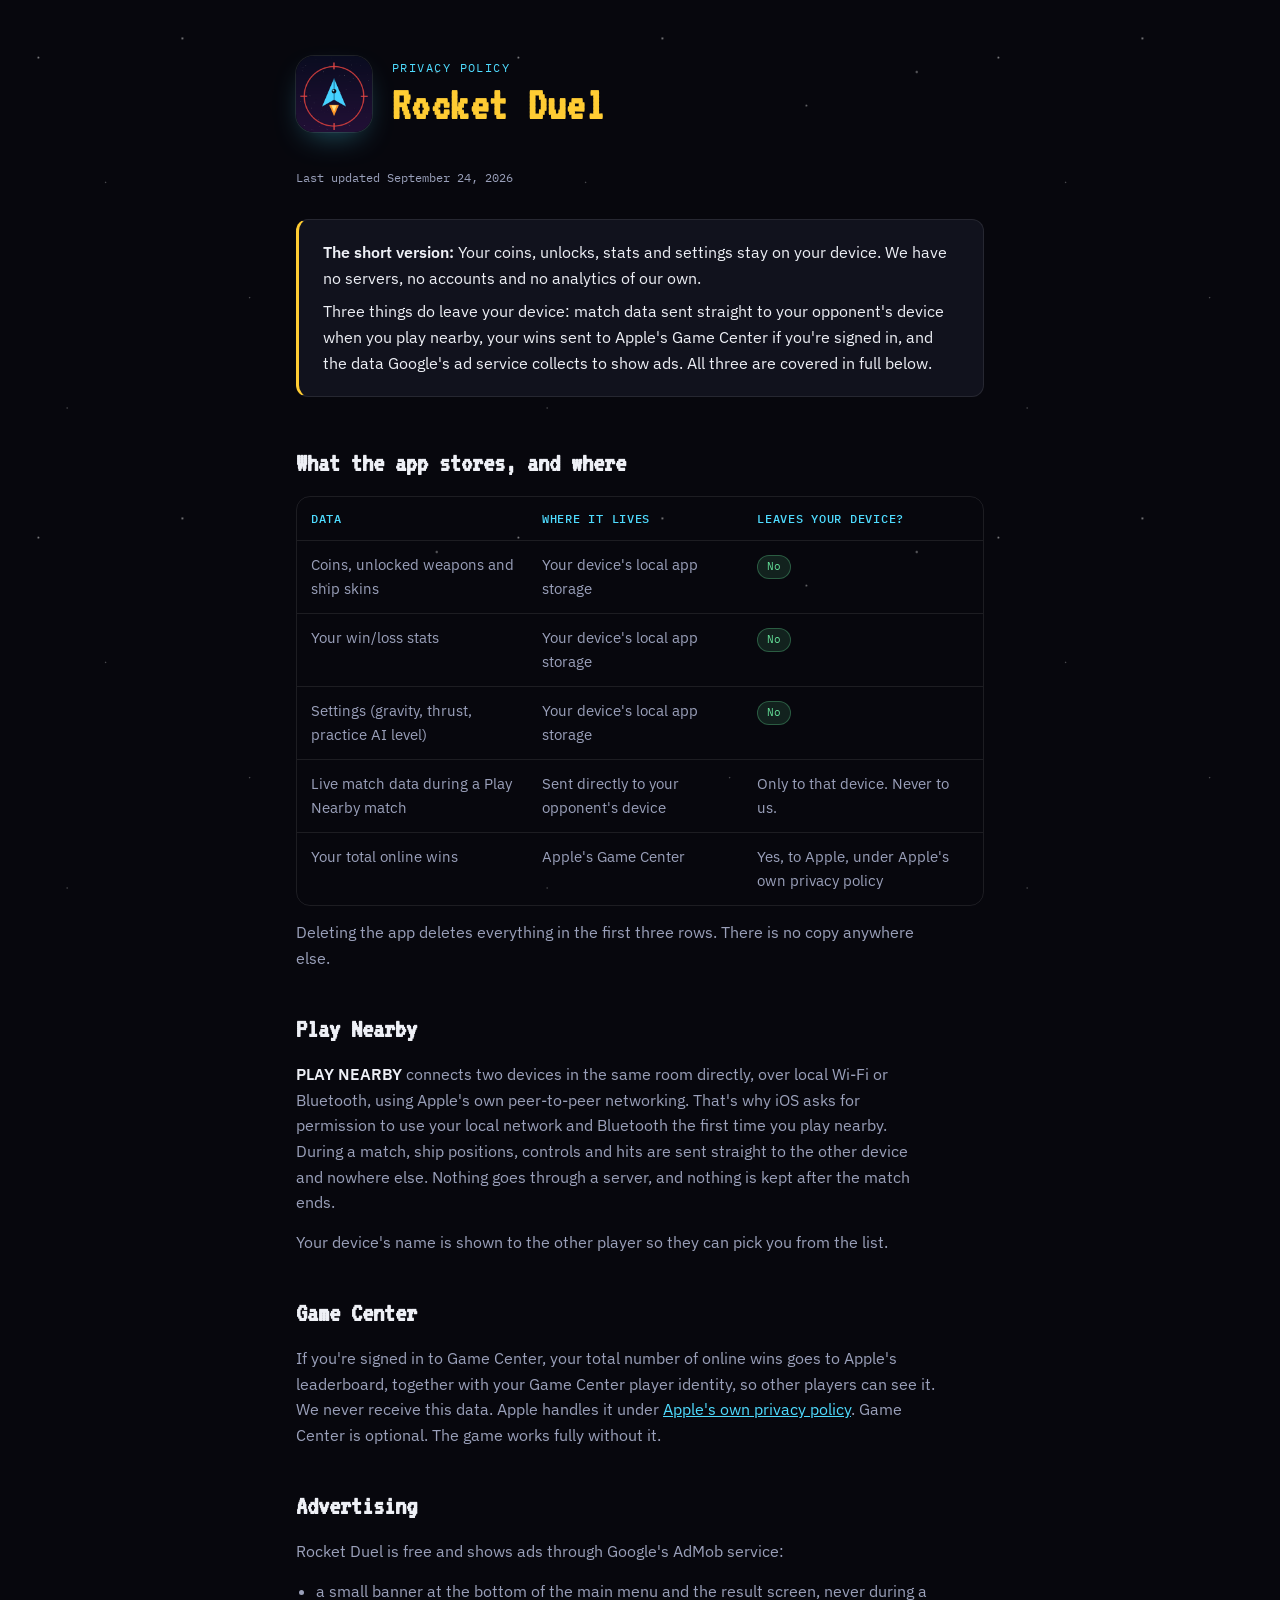
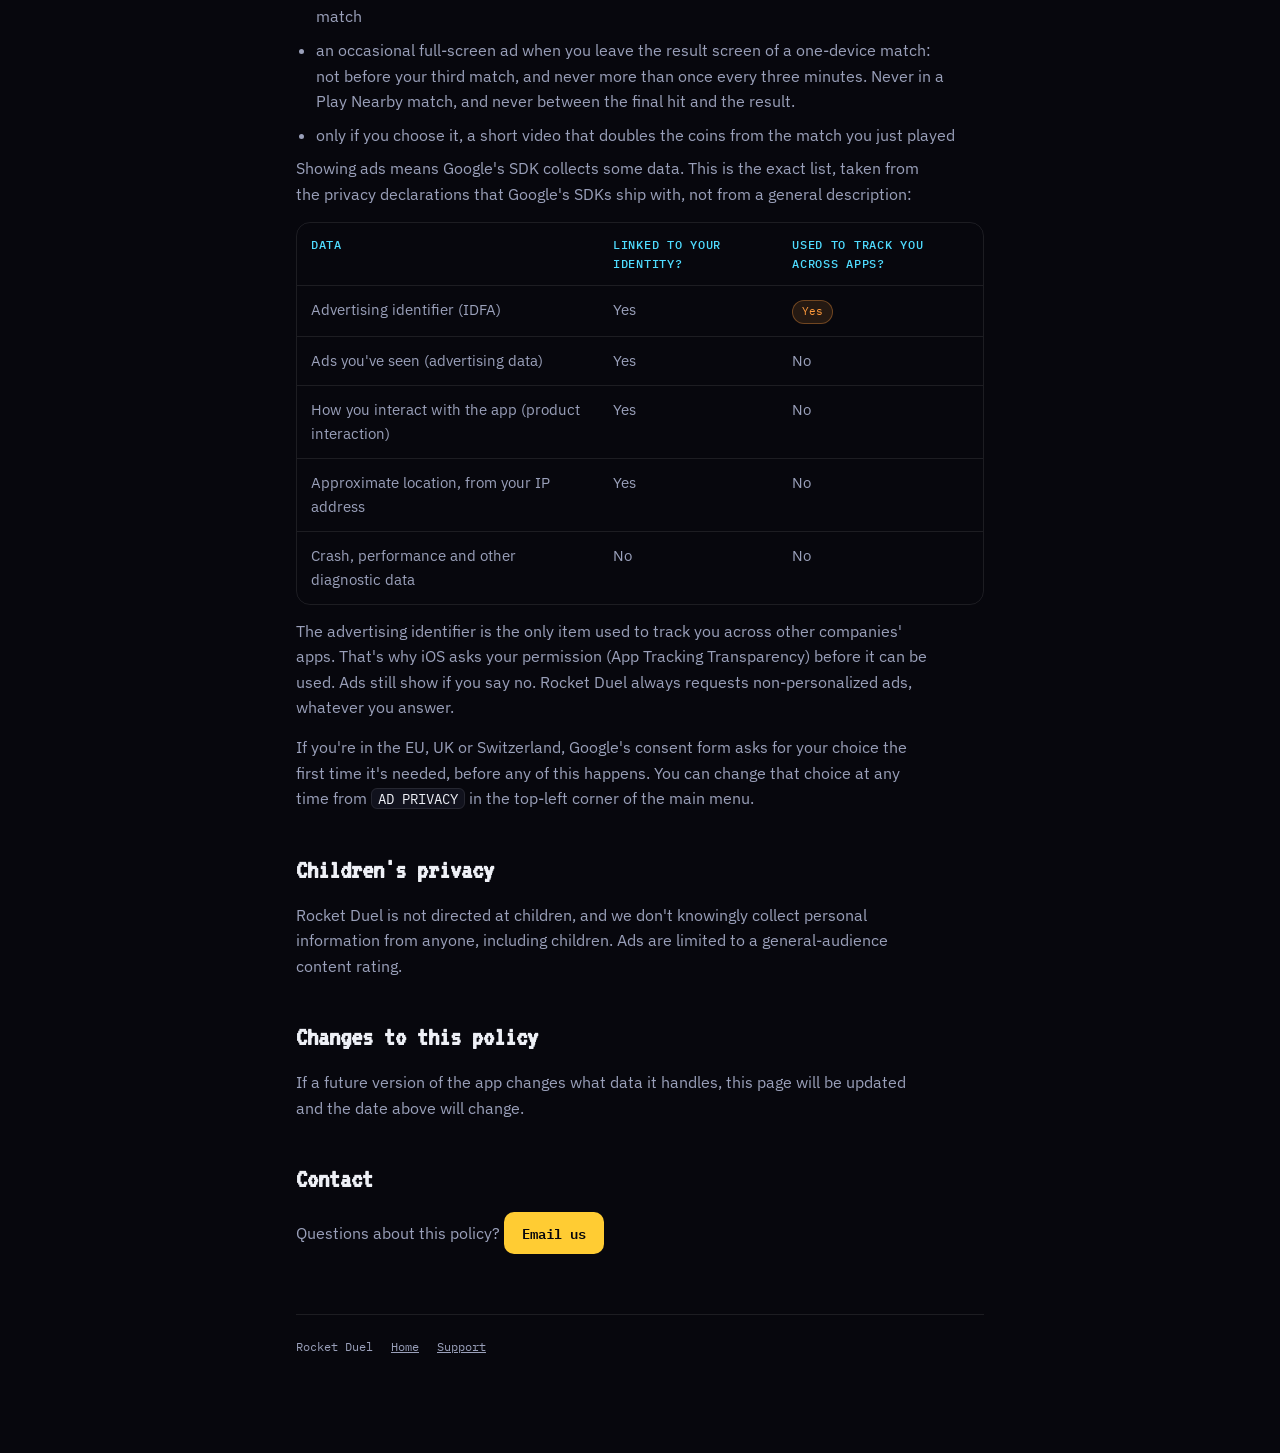
==== privacy.html @ 31476091 "Rocket Duel landing, support and privacy pages" ====
<!doctype html>
<html lang="en">
<head>
<meta charset="utf-8">
<meta name="viewport" content="width=device-width, initial-scale=1">
<title>Rocket Duel Privacy</title>
<meta name="description" content="Privacy policy for Rocket Duel, the 1v1 rocket dogfight game for iPhone and iPad.">
<link rel="icon" href="img/icon.png">
<link rel="stylesheet" href="https://fonts.googleapis.com/css2?family=VT323&family=IBM+Plex+Sans:wght@400;500;600&family=IBM+Plex+Mono:wght@500&display=swap">
<link rel="stylesheet" href="style.css">
</head>
<body>
<div class="starfield"></div>
<div class="page">
  <header>
    <img src="img/icon.png" alt="Rocket Duel app icon">
    <div>
      <p class="kicker">Privacy Policy</p>
      <h1>Rocket Duel</h1>
    </div>
  </header>

  <p class="updated">Last updated September 24, 2026</p>

  <div class="summary">
    <p><strong>The short version:</strong> Your coins, unlocks, stats and settings stay on your device. We have no servers, no accounts and no analytics of our own.</p>
    <p>Three things do leave your device: match data sent straight to your opponent's device when you play nearby, your wins sent to Apple's Game Center if you're signed in, and the data Google's ad service collects to show ads. All three are covered in full below.</p>
  </div>

  <section>
    <h2>What the app stores, and where</h2>
    <div class="tbl-wrap">
      <table>
        <tr><th>Data</th><th>Where it lives</th><th>Leaves your device?</th></tr>
        <tr><td>Coins, unlocked weapons and ship skins</td><td>Your device's local app storage</td><td><span class="pill">No</span></td></tr>
        <tr><td>Your win/loss stats</td><td>Your device's local app storage</td><td><span class="pill">No</span></td></tr>
        <tr><td>Settings (gravity, thrust, practice AI level)</td><td>Your device's local app storage</td><td><span class="pill">No</span></td></tr>
        <tr><td>Live match data during a Play Nearby match</td><td>Sent directly to your opponent's device</td><td>Only to that device. Never to us.</td></tr>
        <tr><td>Your total online wins</td><td>Apple's Game Center</td><td>Yes, to Apple, under Apple's own privacy policy</td></tr>
      </table>
    </div>
    <p>Deleting the app deletes everything in the first three rows. There is no copy anywhere else.</p>
  </section>

  <section>
    <h2>Play Nearby</h2>
    <p><strong>PLAY NEARBY</strong> connects two devices in the same room directly, over local Wi-Fi or Bluetooth, using Apple's own peer-to-peer networking. That's why iOS asks for permission to use your local network and Bluetooth the first time you play nearby. During a match, ship positions, controls and hits are sent straight to the other device and nowhere else. Nothing goes through a server, and nothing is kept after the match ends.</p>
    <p>Your device's name is shown to the other player so they can pick you from the list.</p>
  </section>

  <section>
    <h2>Game Center</h2>
    <p>If you're signed in to Game Center, your total number of online wins goes to Apple's leaderboard, together with your Game Center player identity, so other players can see it. We never receive this data. Apple handles it under <a class="textlink" href="https://www.apple.com/legal/privacy/">Apple's own privacy policy</a>. Game Center is optional. The game works fully without it.</p>
  </section>

  <section>
    <h2>Advertising</h2>
    <p>Rocket Duel is free and shows ads through Google's AdMob service:</p>
    <ul>
      <li>a small banner at the bottom of the main menu and the result screen, never during a match</li>
      <li>an occasional full-screen ad when you leave the result screen of a one-device match: not before your third match, and never more than once every three minutes. Never in a Play Nearby match, and never between the final hit and the result.</li>
      <li>only if you choose it, a short video that doubles the coins from the match you just played</li>
    </ul>
    <p>Showing ads means Google's SDK collects some data. This is the exact list, taken from the privacy declarations that Google's SDKs ship with, not from a general description:</p>
    <div class="tbl-wrap">
      <table>
        <tr><th>Data</th><th>Linked to your identity?</th><th>Used to track you across apps?</th></tr>
        <tr><td>Advertising identifier (IDFA)</td><td>Yes</td><td><span class="pill warn">Yes</span></td></tr>
        <tr><td>Ads you've seen (advertising data)</td><td>Yes</td><td>No</td></tr>
        <tr><td>How you interact with the app (product interaction)</td><td>Yes</td><td>No</td></tr>
        <tr><td>Approximate location, from your IP address</td><td>Yes</td><td>No</td></tr>
        <tr><td>Crash, performance and other diagnostic data</td><td>No</td><td>No</td></tr>
      </table>
    </div>
    <p>The advertising identifier is the only item used to track you across other companies' apps. That's why iOS asks your permission (App Tracking Transparency) before it can be used. Ads still show if you say no. Rocket Duel always requests non-personalized ads, whatever you answer.</p>
    <p>If you're in the EU, UK or Switzerland, Google's consent form asks for your choice the first time it's needed, before any of this happens. You can change that choice at any time from <span class="label">AD PRIVACY</span> in the top-left corner of the main menu.</p>
  </section>

  <section>
    <h2>Children's privacy</h2>
    <p>Rocket Duel is not directed at children, and we don't knowingly collect personal information from anyone, including children. Ads are limited to a general-audience content rating.</p>
  </section>

  <section>
    <h2>Changes to this policy</h2>
    <p>If a future version of the app changes what data it handles, this page will be updated and the date above will change.</p>
  </section>

  <section>
    <h2>Contact</h2>
    <p>Questions about this policy? <a class="button" href="mailto:jens.nielsen@gmail.com?subject=Rocket%20Duel%20privacy%20question">Email us</a></p>
  </section>

  <footer>
    <span>Rocket Duel</span>
    <a href="index.html">Home</a>
    <a href="support.html">Support</a>
  </footer>
</div>
</body>
</html>
---- style.css ----
/* Rocket Duel pages — same layout family as skoddet.com/spacetilters-pages,
   recoloured to the game's own HUD palette (gold title, cyan P1, orange P2). */
:root {
  --bg: #07070d;
  --surface: #11121d;
  --border: rgba(255,255,255,0.09);
  --text: #eef0f6;
  --text-dim: #9aa0ba;
  --gold: #ffcc33;
  --cyan: #4fdcff;
  --orange: #ff9a3c;
  --green: #66e39a;
}

* { box-sizing: border-box; }

body {
  margin: 0;
  background: var(--bg);
  color: var(--text);
  font-family: 'IBM Plex Sans', system-ui, sans-serif;
  line-height: 1.6;
  overflow-x: hidden;
}

.starfield {
  position: fixed;
  inset: 0;
  z-index: 0;
  pointer-events: none;
  background-image:
    radial-gradient(1.6px 1.6px at 8% 12%, rgba(255,255,255,.5), transparent),
    radial-gradient(1.2px 1.2px at 22% 38%, rgba(255,255,255,.3), transparent),
    radial-gradient(1.8px 1.8px at 38% 8%, rgba(255,255,255,.45), transparent),
    radial-gradient(1.2px 1.2px at 52% 62%, rgba(255,255,255,.3), transparent),
    radial-gradient(1.6px 1.6px at 68% 22%, rgba(255,255,255,.4), transparent),
    radial-gradient(1.2px 1.2px at 81% 78%, rgba(255,255,255,.3), transparent),
    radial-gradient(1.8px 1.8px at 91% 15%, rgba(255,255,255,.45), transparent),
    radial-gradient(1.2px 1.2px at 14% 85%, rgba(255,255,255,.3), transparent);
  background-size: 480px 480px;
}

.page {
  position: relative;
  z-index: 1;
  max-width: 720px;
  margin: 0 auto;
  padding: 56px 16px 96px;
}

header { display: flex; align-items: center; gap: 20px; margin-bottom: 36px; }
header img {
  width: 76px; height: 76px; border-radius: 18px;
  box-shadow: 0 0 0 1px var(--border), 0 12px 32px -12px rgba(79,220,255,.45);
}

.kicker {
  font-family: 'IBM Plex Mono', monospace;
  font-size: 12px; letter-spacing: .12em; text-transform: uppercase;
  color: var(--cyan); margin: 0 0 4px;
}

h1 {
  font-family: 'VT323', 'IBM Plex Mono', monospace;
  font-size: 46px; letter-spacing: .03em; color: var(--gold);
  margin: 0; line-height: 1.05; text-wrap: balance;
}

h2 {
  font-family: 'VT323', 'IBM Plex Mono', monospace;
  font-size: 28px; color: var(--text); margin: 0 0 10px; text-wrap: balance;
}

.updated { font-family: 'IBM Plex Mono', monospace; font-size: 12px; color: var(--text-dim); margin: 0 0 32px; }

p, li { color: var(--text-dim); margin: 0 0 14px; max-width: 64ch; }
strong { color: var(--text); font-weight: 600; }
section { margin-bottom: 36px; }
ul { padding-left: 20px; margin: 0; }
li { margin-bottom: 8px; }

.summary {
  background: var(--surface); border: 1px solid var(--border);
  border-left: 3px solid var(--gold); border-radius: 12px;
  padding: 20px 24px; margin-bottom: 44px;
}
.summary p { color: var(--text); margin: 0 0 8px; }
.summary p:last-child { margin-bottom: 0; }

.tbl-wrap { overflow-x: auto; border: 1px solid var(--border); border-radius: 14px; margin-bottom: 14px; }
table { width: 100%; border-collapse: collapse; font-size: 15px; }
th, td { text-align: left; padding: 12px 14px; border-bottom: 1px solid var(--border); vertical-align: top; }
th {
  font-family: 'IBM Plex Mono', monospace; font-size: 12px; letter-spacing: .06em;
  text-transform: uppercase; color: var(--cyan); font-weight: 500;
}
td { color: var(--text-dim); }
tr:last-child td { border-bottom: none; }

.pill {
  display: inline-block; font-family: 'IBM Plex Mono', monospace; font-size: 11px;
  padding: 2px 9px; border-radius: 999px;
  background: rgba(102,227,154,.12); color: var(--green); border: 1px solid rgba(102,227,154,.3);
}
.pill.warn { background: rgba(255,154,60,.12); color: var(--orange); border-color: rgba(255,154,60,.35); }

.label {
  font-family: 'IBM Plex Mono', monospace; font-size: .9em; color: var(--text);
  background: var(--surface); border: 1px solid var(--border); border-radius: 6px; padding: 0 6px;
}

a.textlink { color: var(--cyan); }
a.button {
  display: inline-block; font-family: 'IBM Plex Mono', monospace; font-size: 14px; font-weight: 600;
  color: var(--bg); background: var(--gold); text-decoration: none; padding: 10px 18px; border-radius: 10px;
}

.shots { display: grid; gap: 12px; margin: 8px 0 36px; }
.shots img { width: 100%; border-radius: 12px; border: 1px solid var(--border); display: block; }

.features { display: grid; grid-template-columns: repeat(auto-fit, minmax(200px, 1fr)); gap: 12px; margin-bottom: 36px; }
.feature { background: var(--surface); border: 1px solid var(--border); border-radius: 12px; padding: 16px 18px; }
.feature h3 { font-family: 'IBM Plex Mono', monospace; font-size: 13px; letter-spacing: .08em; text-transform: uppercase; margin: 0 0 6px; color: var(--gold); }
.feature p { margin: 0; font-size: 15px; }

footer {
  margin-top: 60px; padding-top: 22px; border-top: 1px solid var(--border);
  display: flex; gap: 18px; flex-wrap: wrap;
  font-family: 'IBM Plex Mono', monospace; font-size: 12px; color: var(--text-dim);
}
footer a { color: var(--text-dim); }

@media (max-width: 480px) {
  h1 { font-size: 38px; }
  header img { width: 60px; height: 60px; }
  th, td { padding: 10px; font-size: 13px; }
}
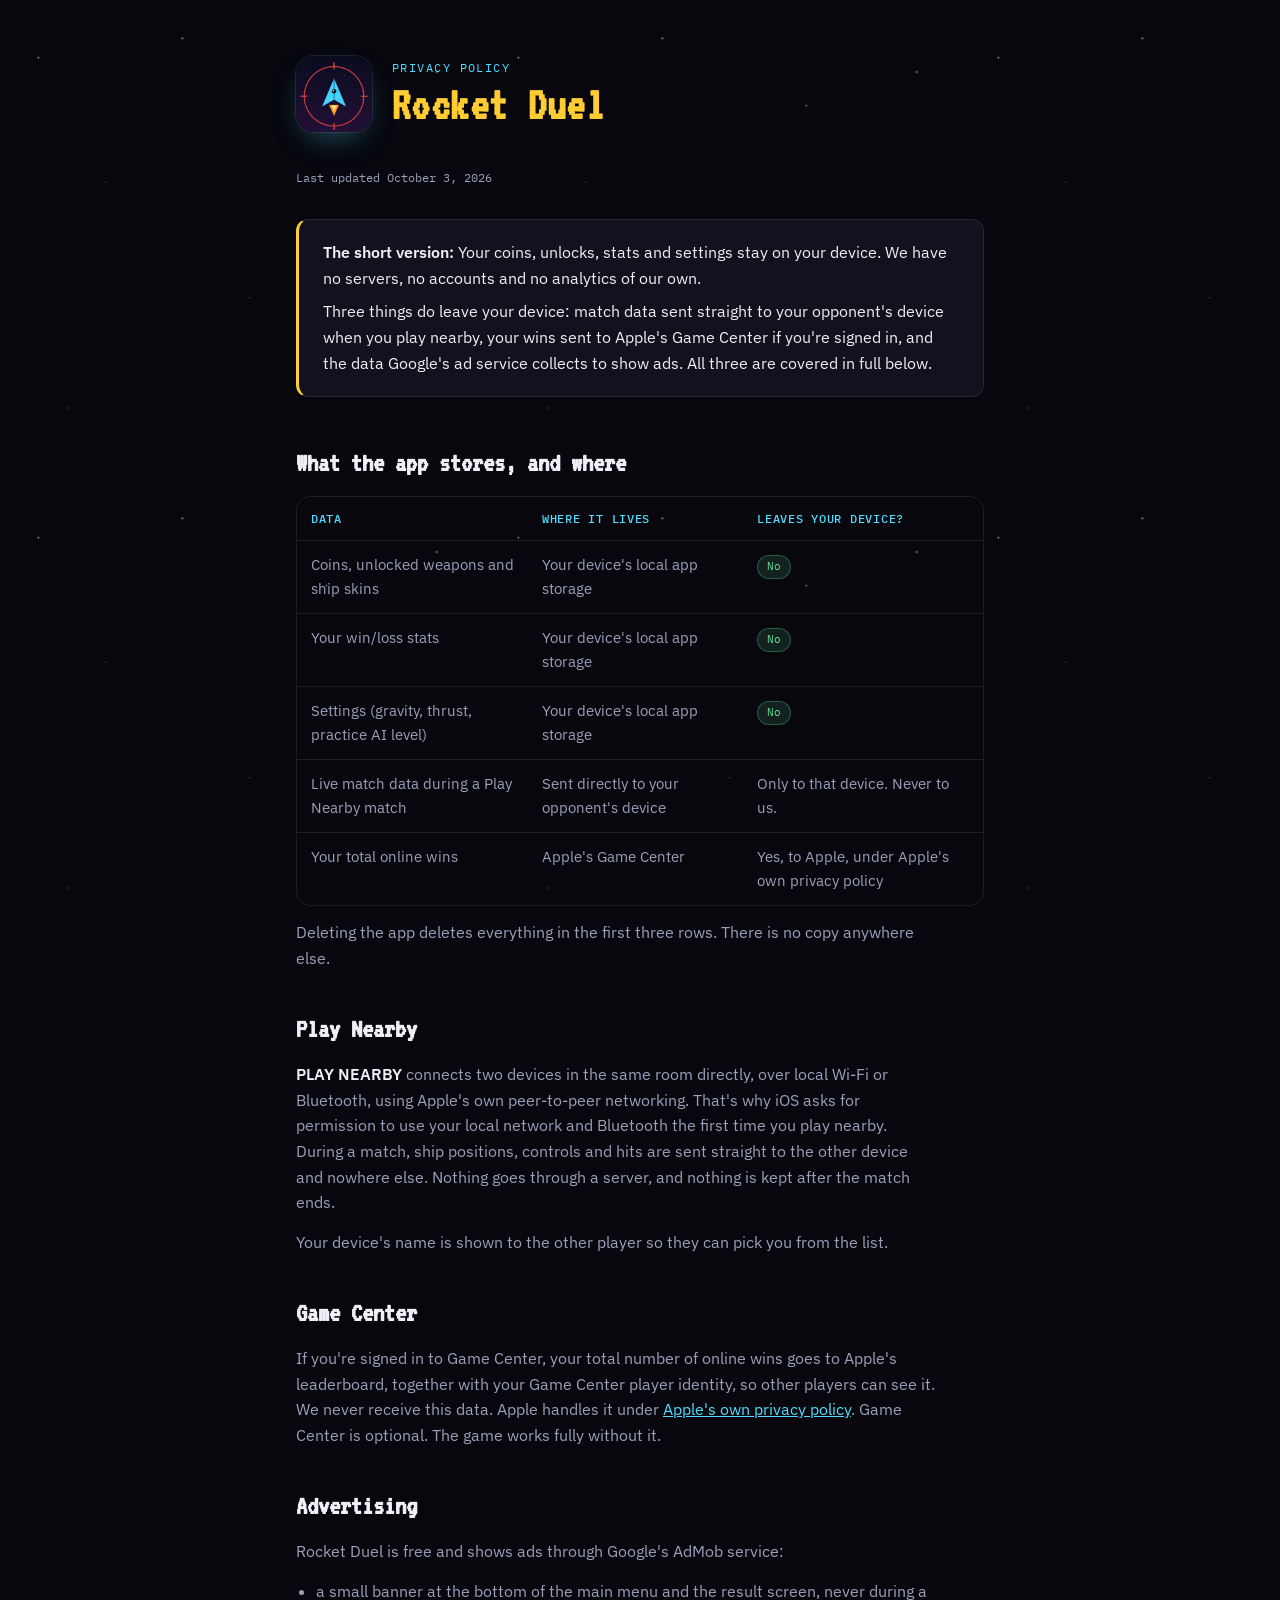
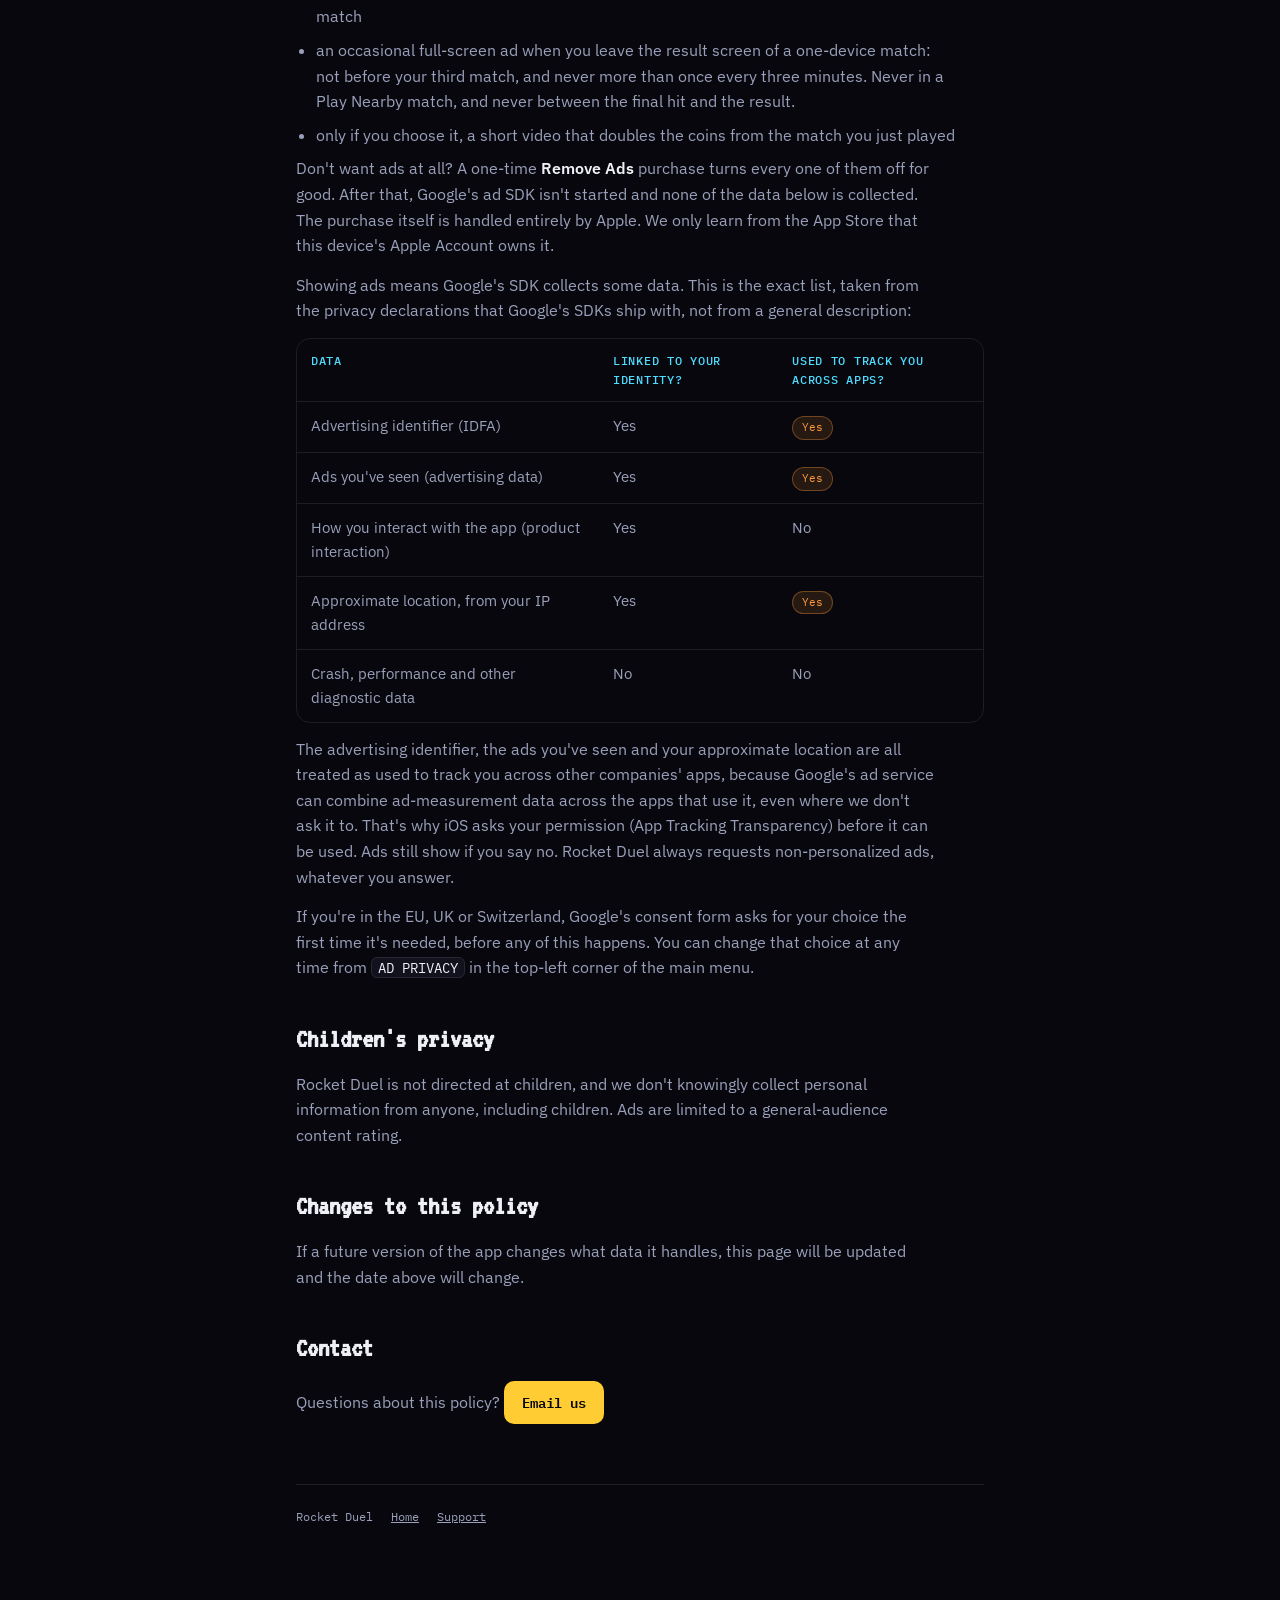
==== commit 807b7a94: "Remove Ads wording, privacy table matches App Store Privacy answers, copyright headers - index/suppo" ====
--- a/privacy.html
+++ b/privacy.html
@@ -1,4 +1,5 @@
 <!doctype html>
+<!-- Copyright © Jens Erik Nielsen, jens.nielsen@gmail.com. All rights reserved. -->
 <html lang="en">
 <head>
 <meta charset="utf-8">
@@ -20,7 +21,7 @@
     </div>
   </header>
 
-  <p class="updated">Last updated September 24, 2026</p>
+  <p class="updated">Last updated October 3, 2026</p>
 
   <div class="summary">
     <p><strong>The short version:</strong> Your coins, unlocks, stats and settings stay on your device. We have no servers, no accounts and no analytics of our own.</p>
@@ -61,18 +62,19 @@
       <li>an occasional full-screen ad when you leave the result screen of a one-device match: not before your third match, and never more than once every three minutes. Never in a Play Nearby match, and never between the final hit and the result.</li>
       <li>only if you choose it, a short video that doubles the coins from the match you just played</li>
     </ul>
+    <p>Don't want ads at all? A one-time <strong>Remove Ads</strong> purchase turns every one of them off for good. After that, Google's ad SDK isn't started and none of the data below is collected. The purchase itself is handled entirely by Apple. We only learn from the App Store that this device's Apple Account owns it.</p>
     <p>Showing ads means Google's SDK collects some data. This is the exact list, taken from the privacy declarations that Google's SDKs ship with, not from a general description:</p>
     <div class="tbl-wrap">
       <table>
         <tr><th>Data</th><th>Linked to your identity?</th><th>Used to track you across apps?</th></tr>
         <tr><td>Advertising identifier (IDFA)</td><td>Yes</td><td><span class="pill warn">Yes</span></td></tr>
-        <tr><td>Ads you've seen (advertising data)</td><td>Yes</td><td>No</td></tr>
+        <tr><td>Ads you've seen (advertising data)</td><td>Yes</td><td><span class="pill warn">Yes</span></td></tr>
         <tr><td>How you interact with the app (product interaction)</td><td>Yes</td><td>No</td></tr>
-        <tr><td>Approximate location, from your IP address</td><td>Yes</td><td>No</td></tr>
+        <tr><td>Approximate location, from your IP address</td><td>Yes</td><td><span class="pill warn">Yes</span></td></tr>
         <tr><td>Crash, performance and other diagnostic data</td><td>No</td><td>No</td></tr>
       </table>
     </div>
-    <p>The advertising identifier is the only item used to track you across other companies' apps. That's why iOS asks your permission (App Tracking Transparency) before it can be used. Ads still show if you say no. Rocket Duel always requests non-personalized ads, whatever you answer.</p>
+    <p>The advertising identifier, the ads you've seen and your approximate location are all treated as used to track you across other companies' apps, because Google's ad service can combine ad-measurement data across the apps that use it, even where we don't ask it to. That's why iOS asks your permission (App Tracking Transparency) before it can be used. Ads still show if you say no. Rocket Duel always requests non-personalized ads, whatever you answer.</p>
     <p>If you're in the EU, UK or Switzerland, Google's consent form asks for your choice the first time it's needed, before any of this happens. You can change that choice at any time from <span class="label">AD PRIVACY</span> in the top-left corner of the main menu.</p>
   </section>
 
--- a/style.css
+++ b/style.css
@@ -1,3 +1,4 @@
+/* Copyright © Jens Erik Nielsen, jens.nielsen@gmail.com. All rights reserved. */
 /* Rocket Duel pages — same layout family as skoddet.com/spacetilters-pages,
    recoloured to the game's own HUD palette (gold title, cyan P1, orange P2). */
 :root {
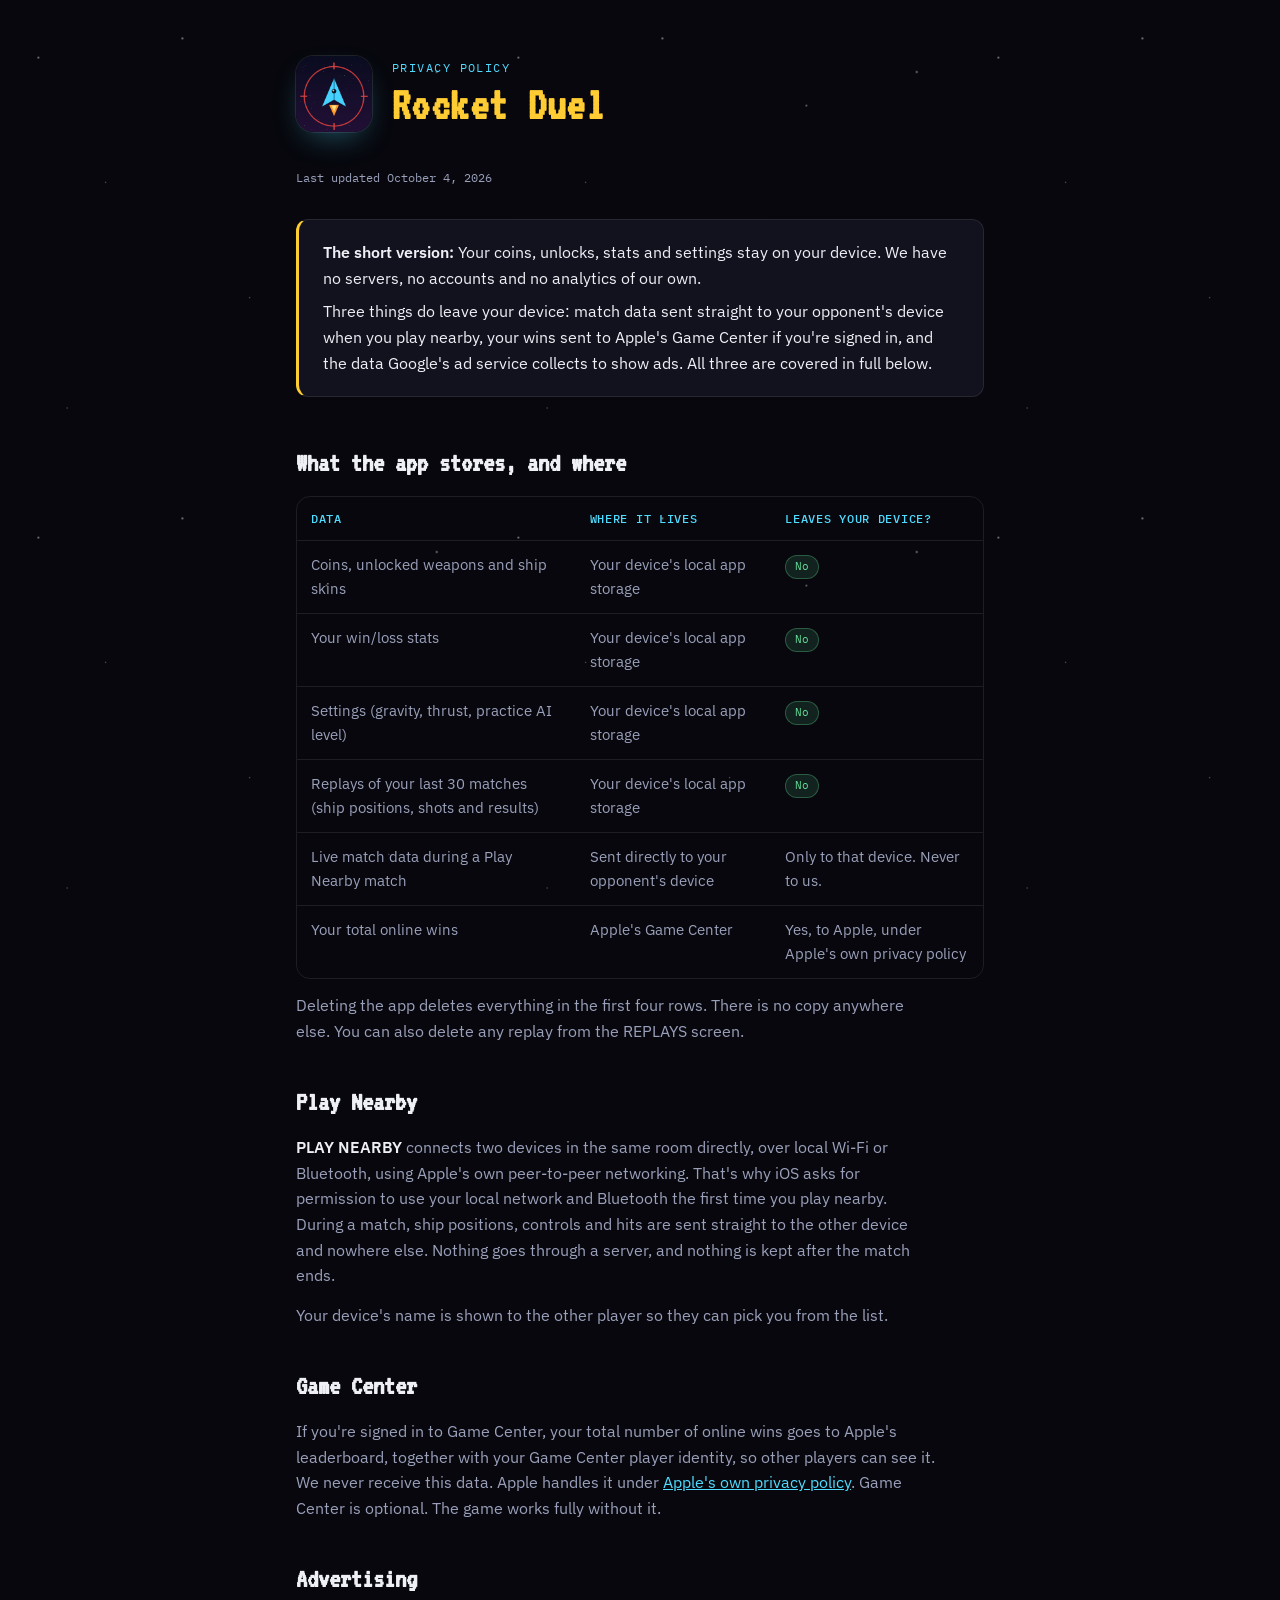
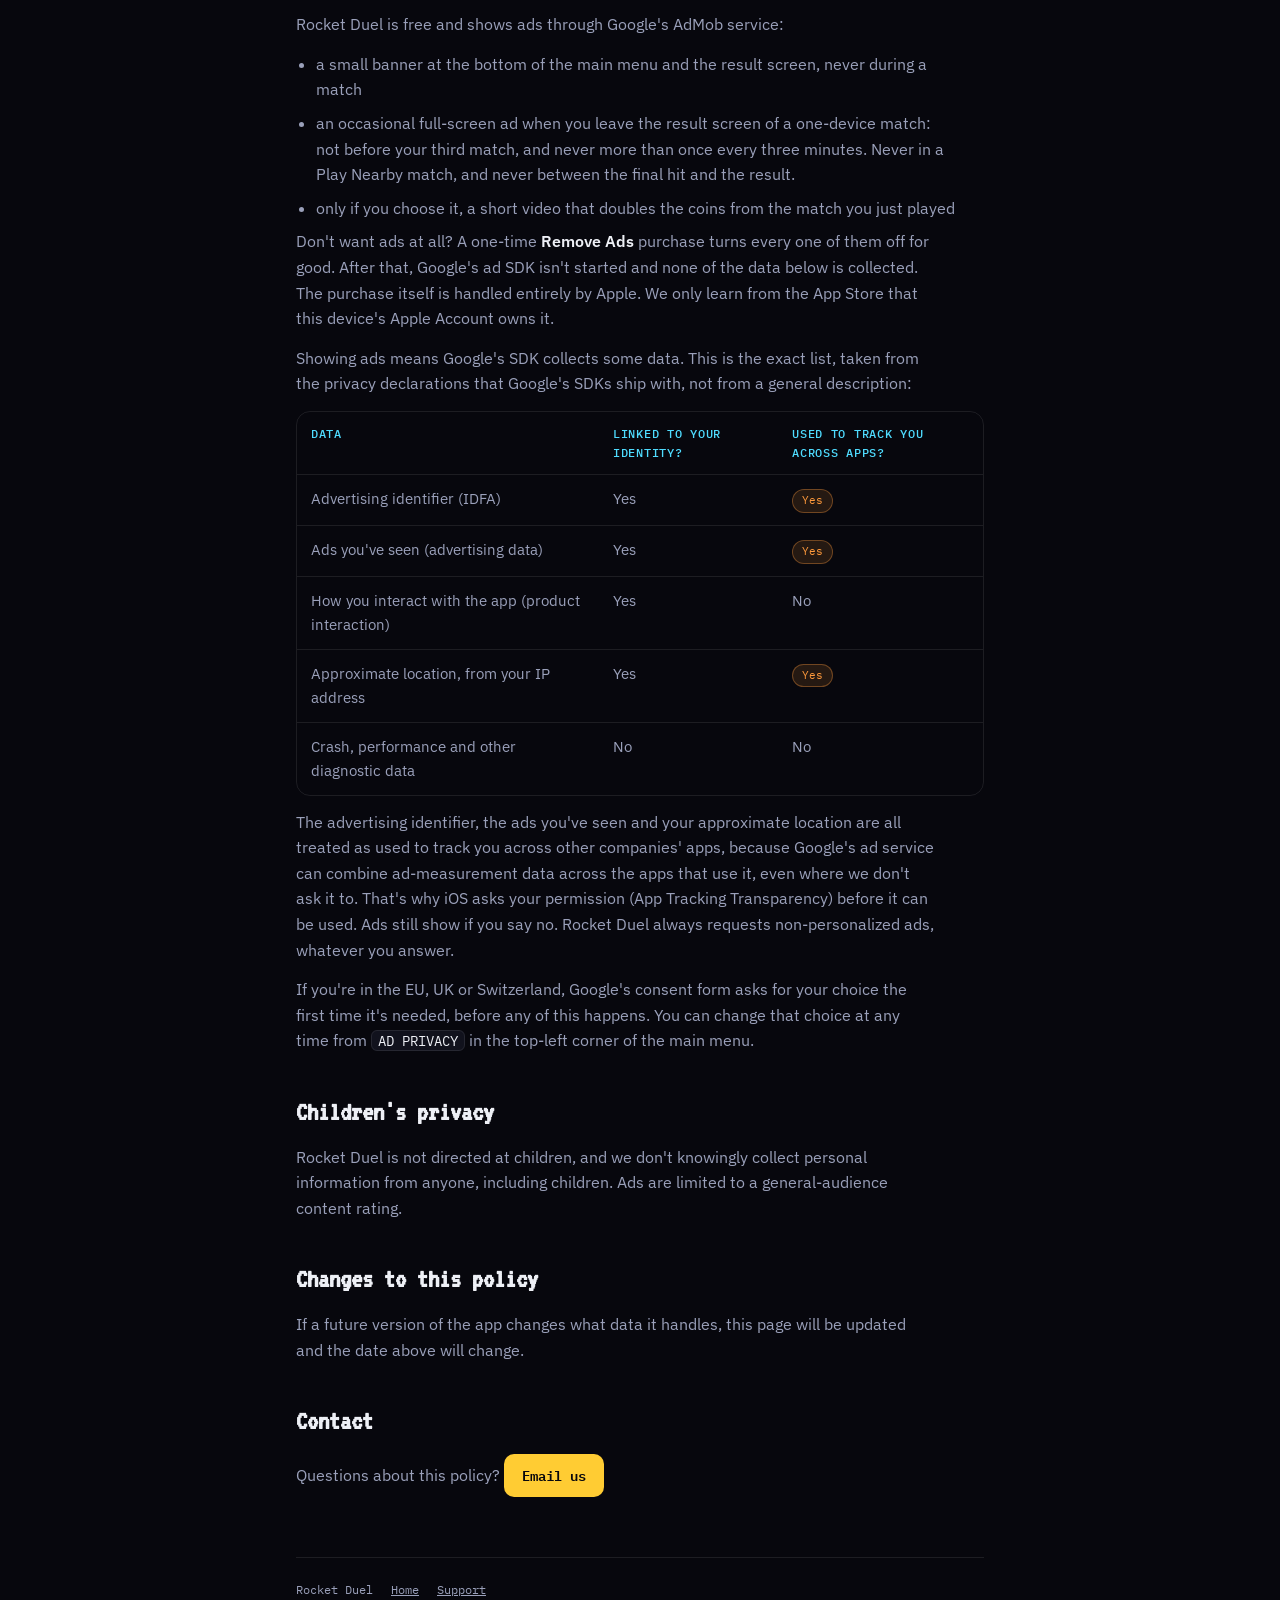
==== commit 4c63dc42: "Describe replays: privacy table row, support modes and FAQ Co-Authored-By: Claude Sonnet 5.5 <norepl" ====
--- a/privacy.html
+++ b/privacy.html
@@ -1,5 +1,4 @@
 <!doctype html>
-<!-- Copyright © Jens Erik Nielsen, jens.nielsen@gmail.com. All rights reserved. -->
 <html lang="en">
 <head>
 <meta charset="utf-8">
@@ -21,7 +20,7 @@
     </div>
   </header>
 
-  <p class="updated">Last updated October 3, 2026</p>
+  <p class="updated">Last updated October 4, 2026</p>
 
   <div class="summary">
     <p><strong>The short version:</strong> Your coins, unlocks, stats and settings stay on your device. We have no servers, no accounts and no analytics of our own.</p>
@@ -36,11 +35,12 @@
         <tr><td>Coins, unlocked weapons and ship skins</td><td>Your device's local app storage</td><td><span class="pill">No</span></td></tr>
         <tr><td>Your win/loss stats</td><td>Your device's local app storage</td><td><span class="pill">No</span></td></tr>
         <tr><td>Settings (gravity, thrust, practice AI level)</td><td>Your device's local app storage</td><td><span class="pill">No</span></td></tr>
+        <tr><td>Replays of your last 30 matches (ship positions, shots and results)</td><td>Your device's local app storage</td><td><span class="pill">No</span></td></tr>
         <tr><td>Live match data during a Play Nearby match</td><td>Sent directly to your opponent's device</td><td>Only to that device. Never to us.</td></tr>
         <tr><td>Your total online wins</td><td>Apple's Game Center</td><td>Yes, to Apple, under Apple's own privacy policy</td></tr>
       </table>
     </div>
-    <p>Deleting the app deletes everything in the first three rows. There is no copy anywhere else.</p>
+    <p>Deleting the app deletes everything in the first four rows. There is no copy anywhere else. You can also delete any replay from the REPLAYS screen.</p>
   </section>
 
   <section>
--- a/style.css
+++ b/style.css
@@ -1,4 +1,4 @@
-/* Copyright © Jens Erik Nielsen, jens.nielsen@gmail.com. All rights reserved. */
+/* Copyright © 2026 Jens Erik Nielsen, jens.nielsen@gmail.com. All rights reserved. */
 /* Rocket Duel pages — same layout family as skoddet.com/spacetilters-pages,
    recoloured to the game's own HUD palette (gold title, cyan P1, orange P2). */
 :root {
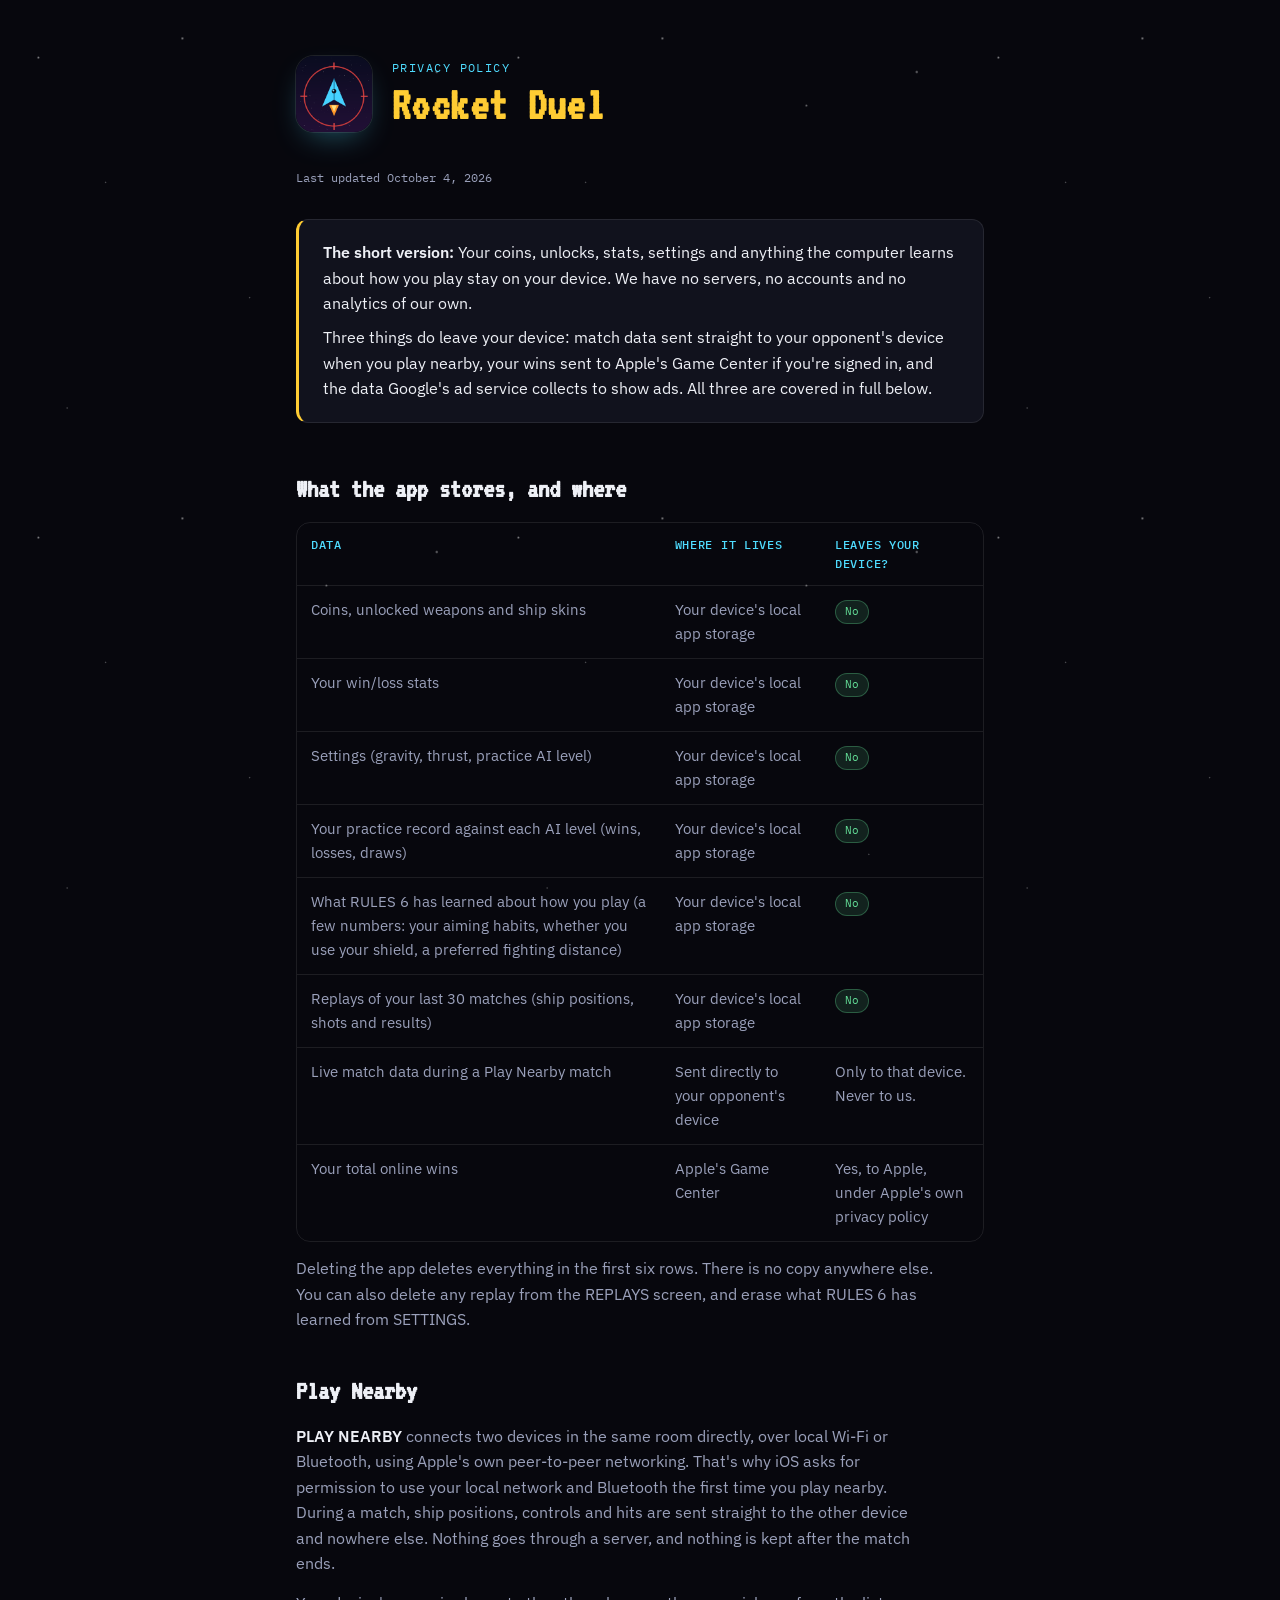
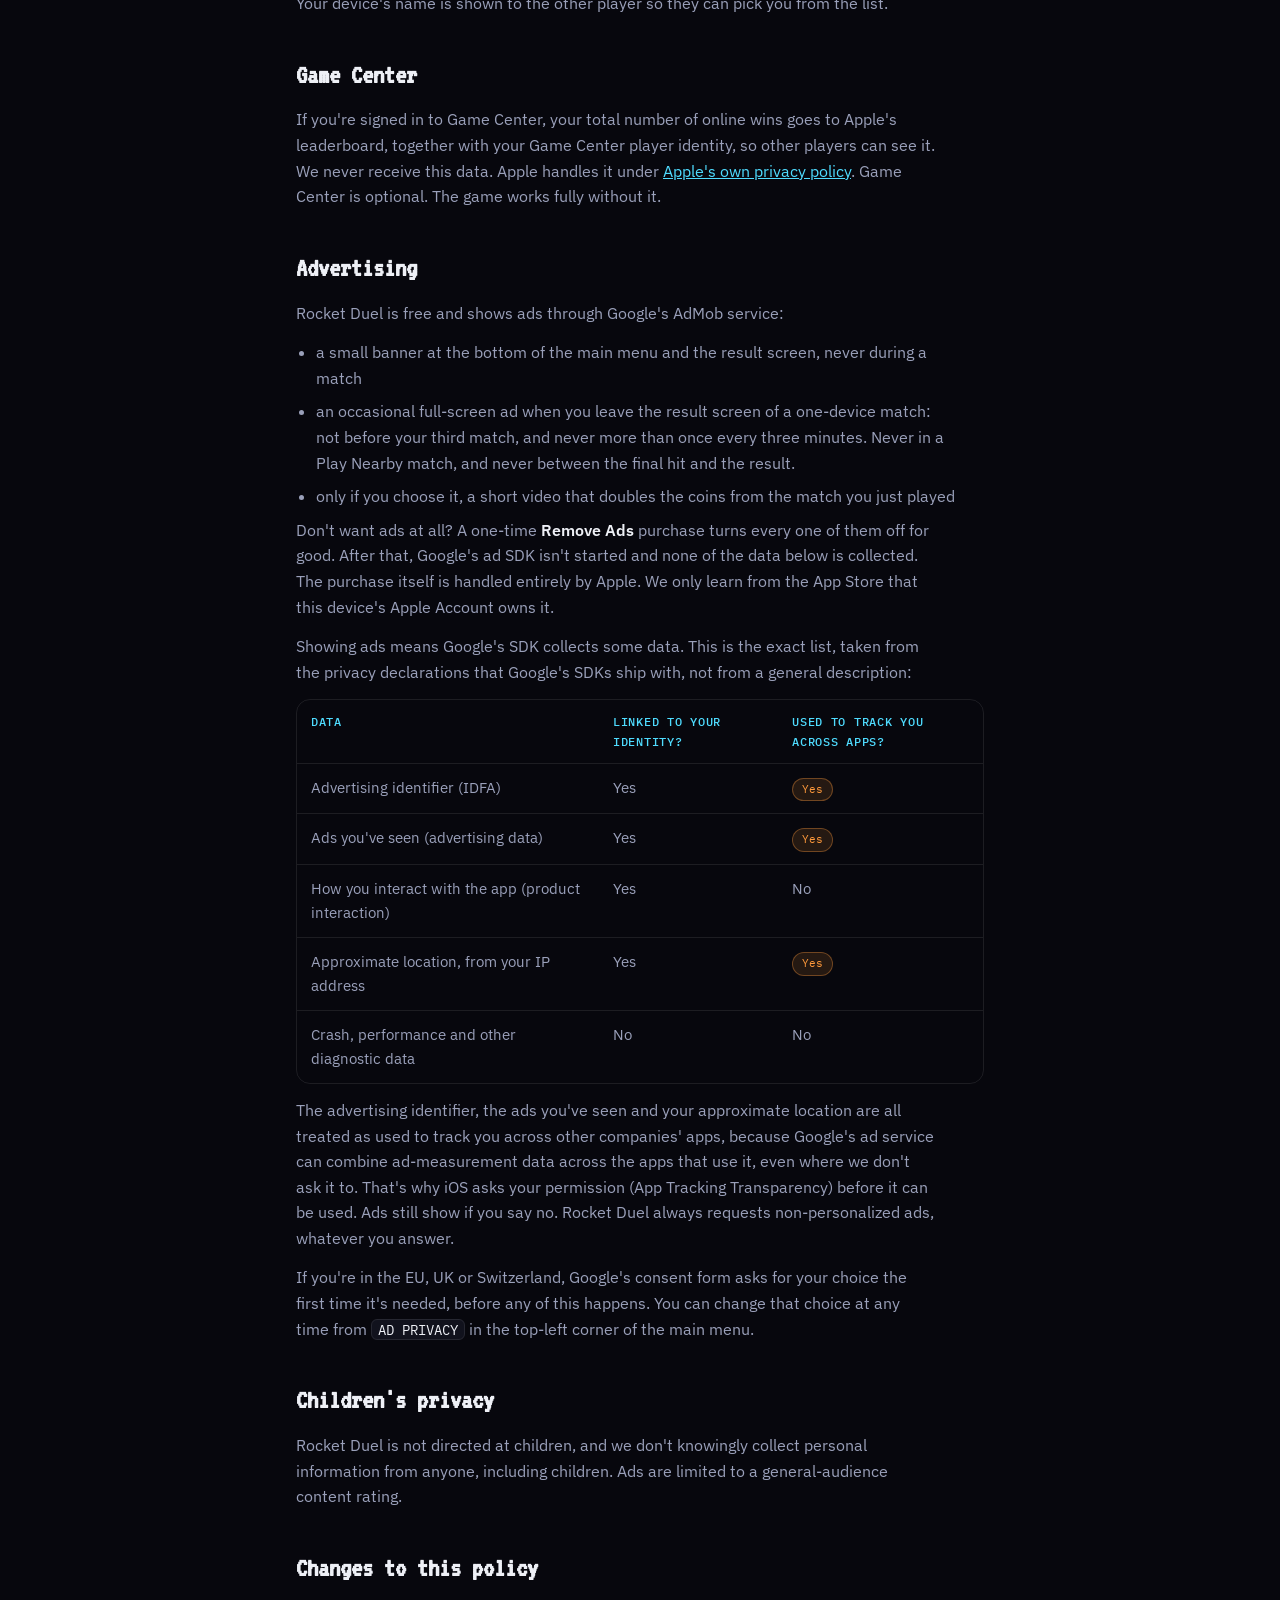
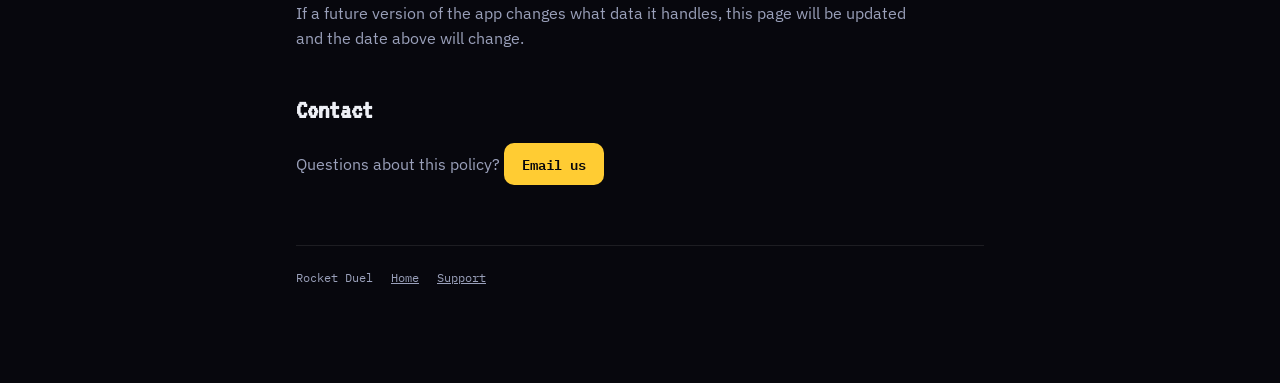
==== commit e3e81df4: "Describe the shield and RULES 6: features, controls, FAQ, privacy table; new screenshots" ====
--- a/privacy.html
+++ b/privacy.html
@@ -23,7 +23,7 @@
   <p class="updated">Last updated October 4, 2026</p>
 
   <div class="summary">
-    <p><strong>The short version:</strong> Your coins, unlocks, stats and settings stay on your device. We have no servers, no accounts and no analytics of our own.</p>
+    <p><strong>The short version:</strong> Your coins, unlocks, stats, settings and anything the computer learns about how you play stay on your device. We have no servers, no accounts and no analytics of our own.</p>
     <p>Three things do leave your device: match data sent straight to your opponent's device when you play nearby, your wins sent to Apple's Game Center if you're signed in, and the data Google's ad service collects to show ads. All three are covered in full below.</p>
   </div>
 
@@ -35,12 +35,14 @@
         <tr><td>Coins, unlocked weapons and ship skins</td><td>Your device's local app storage</td><td><span class="pill">No</span></td></tr>
         <tr><td>Your win/loss stats</td><td>Your device's local app storage</td><td><span class="pill">No</span></td></tr>
         <tr><td>Settings (gravity, thrust, practice AI level)</td><td>Your device's local app storage</td><td><span class="pill">No</span></td></tr>
+        <tr><td>Your practice record against each AI level (wins, losses, draws)</td><td>Your device's local app storage</td><td><span class="pill">No</span></td></tr>
+        <tr><td>What RULES 6 has learned about how you play (a few numbers: your aiming habits, whether you use your shield, a preferred fighting distance)</td><td>Your device's local app storage</td><td><span class="pill">No</span></td></tr>
         <tr><td>Replays of your last 30 matches (ship positions, shots and results)</td><td>Your device's local app storage</td><td><span class="pill">No</span></td></tr>
         <tr><td>Live match data during a Play Nearby match</td><td>Sent directly to your opponent's device</td><td>Only to that device. Never to us.</td></tr>
         <tr><td>Your total online wins</td><td>Apple's Game Center</td><td>Yes, to Apple, under Apple's own privacy policy</td></tr>
       </table>
     </div>
-    <p>Deleting the app deletes everything in the first four rows. There is no copy anywhere else. You can also delete any replay from the REPLAYS screen.</p>
+    <p>Deleting the app deletes everything in the first six rows. There is no copy anywhere else. You can also delete any replay from the REPLAYS screen, and erase what RULES 6 has learned from SETTINGS.</p>
   </section>
 
   <section>
